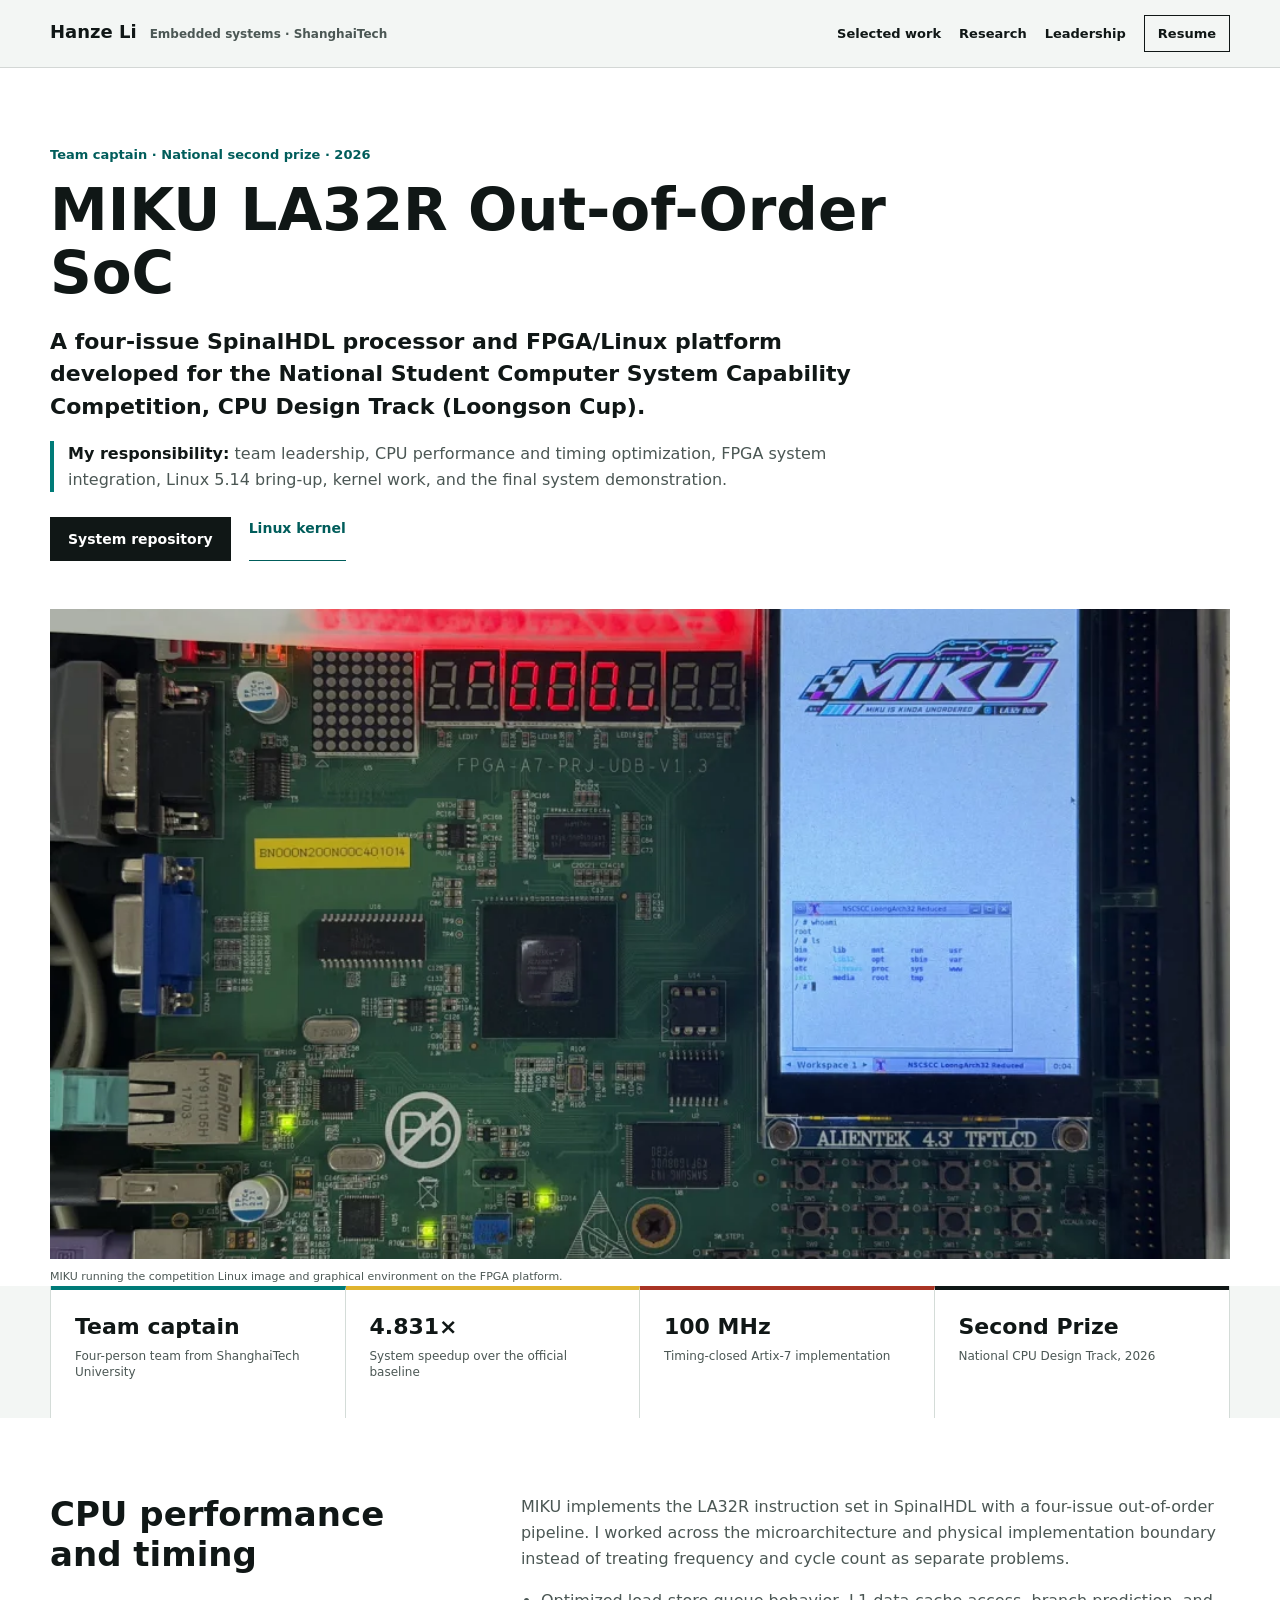
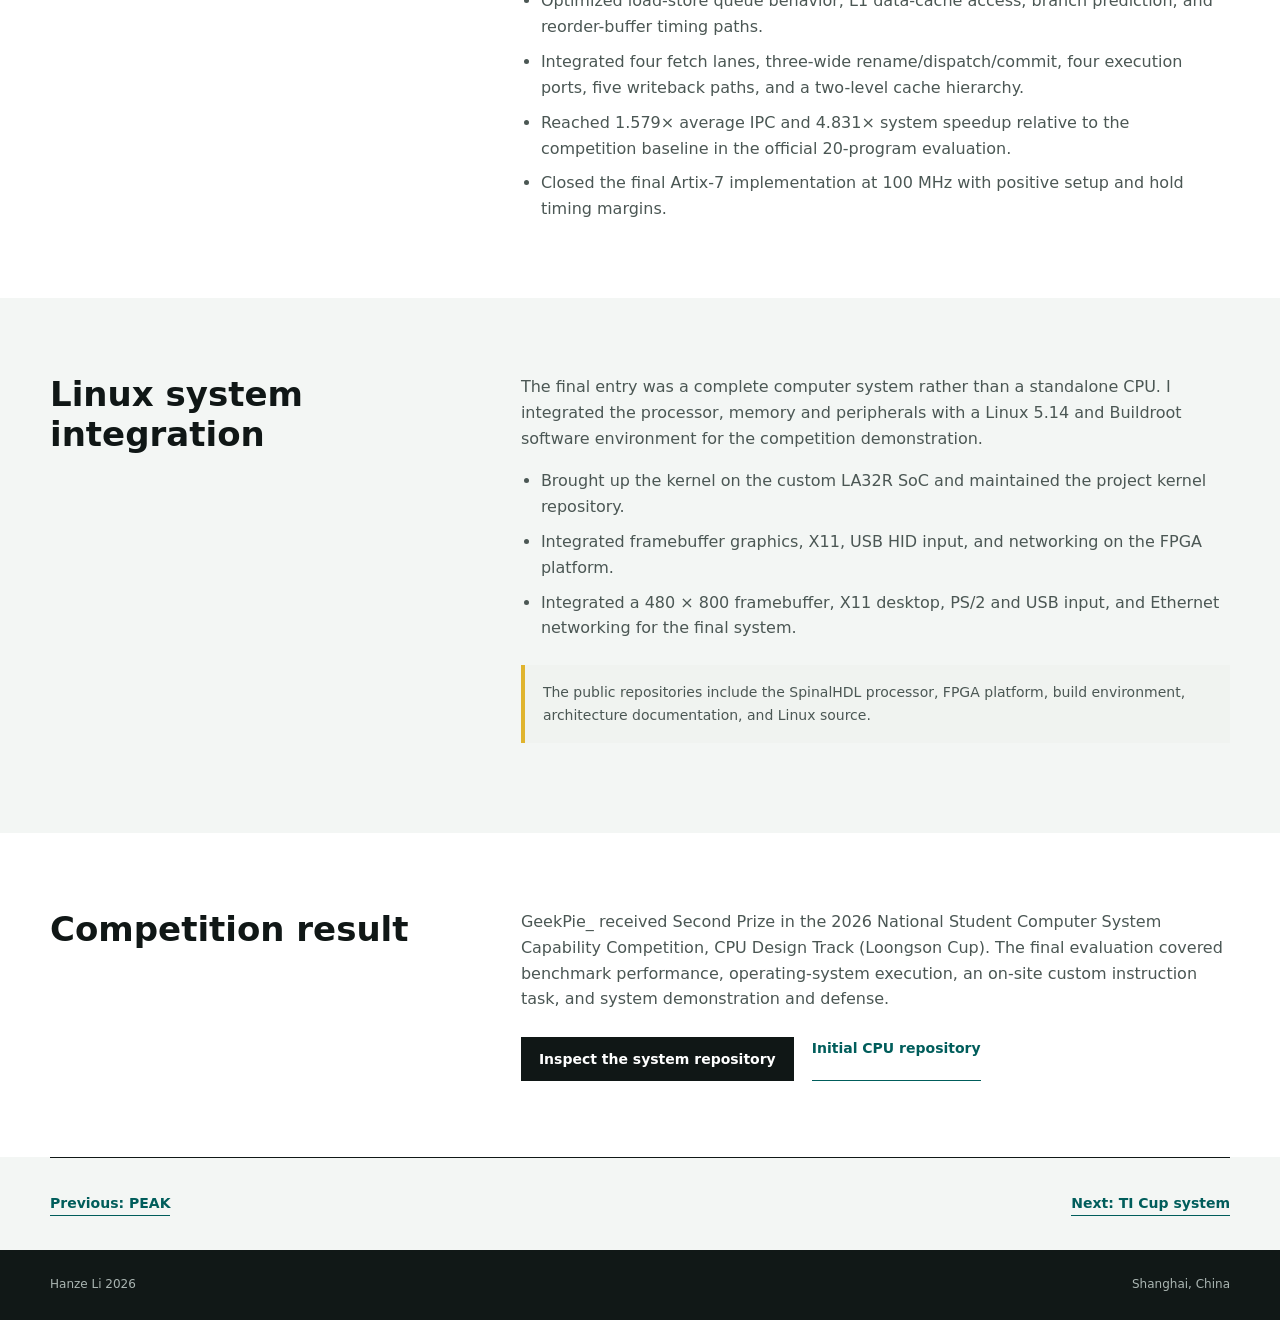
==== projects/miku.html @ 1126cddd "Publish sanitized embedded systems portfolio" ====
<!DOCTYPE html>
<html lang="en">
  <head>
    <meta charset="utf-8">
    <meta name="viewport" content="width=device-width, initial-scale=1">
    <meta name="description" content="MIKU is a four-issue LA32R out-of-order SoC led by Hanze Li for the 2026 Loongson Cup.">
    <meta name="theme-color" content="#111817">
    <meta property="og:type" content="article">
    <meta property="og:title" content="MIKU LA32R Out-of-Order SoC | Hanze Li">
    <meta property="og:description" content="A 100 MHz Artix-7 FPGA SoC running Linux 5.14, awarded national second prize in the 2026 Loongson Cup.">
    <meta property="og:url" content="https://maotechh.github.io/projects/miku.html">
    <meta property="og:image" content="https://maotechh.github.io/assets/images/miku-board.jpg">
    <title>MIKU LA32R Out-of-Order SoC | Hanze Li</title>
    <link rel="icon" type="image/svg+xml" href="../assets/images/favicon.svg">
    <link rel="icon" type="image/png" sizes="32x32" href="../assets/images/favicon-32.png?v=20260903-2">
    <link rel="apple-touch-icon" href="../assets/images/apple-touch-icon.png?v=20260903-2">
    <script>document.documentElement.classList.add("js");</script>
    <link rel="stylesheet" href="../styles.css?v=20260903">
    <script src="../script.js?v=20260903" defer></script>
  </head>
  <body class="project-page">
    <a class="skip-link" href="#main-content">Skip to content</a>
    <header class="site-header">
      <div class="nav-shell">
        <a class="brand" href="../index.html">
          <span class="brand-name">Hanze Li</span>
          <span class="brand-label">Embedded systems · ShanghaiTech</span>
        </a>
        <button class="menu-button" type="button" aria-expanded="false" aria-controls="site-nav">Menu</button>
        <nav class="site-nav" id="site-nav" aria-label="Primary navigation">
          <a href="../index.html#work">Selected work</a>
          <a href="../index.html#research">Research</a>
          <a href="../index.html#leadership">Leadership</a>
          <a class="nav-resume" href="../assets/docs/Hanze-Li-Resume.pdf?v=20260903-2">Resume</a>
        </nav>
      </div>
    </header>

    <main id="main-content">
      <section class="project-hero">
        <div class="project-hero-copy">
          <p class="project-eyebrow">Team captain · National second prize · 2026</p>
          <h1>MIKU LA32R Out-of-Order SoC</h1>
          <p class="project-lead">
            A four-issue SpinalHDL processor and FPGA/Linux platform developed for the
            National Student Computer System Capability Competition, CPU Design Track (Loongson Cup).
          </p>
          <p class="project-role">
            <strong>My responsibility:</strong> team leadership, CPU performance and timing
            optimization, FPGA system integration, Linux 5.14 bring-up, kernel work, and
            the final system demonstration.
          </p>
          <div class="project-hero-actions">
            <a class="button button-dark" href="https://github.com/TossACoinTAC/NSCSCC2026-MIKU">System repository</a>
            <a class="text-link" href="https://github.com/Maotechh/nscscc-linux-kernel">Linux kernel</a>
          </div>
        </div>
        <figure class="project-hero-figure">
          <picture>
            <source type="image/webp" srcset="../assets/images/miku-board-640.webp 640w, ../assets/images/miku-board-1000.webp 1000w" sizes="(max-width: 1180px) calc(100vw - 48px), 1180px">
            <img src="../assets/images/miku-board.jpg" alt="MIKU SoC running LoongArch32 Reduced Linux with a graphical desktop on the Artix-7 contest board" width="1600" height="900">
          </picture>
          <figcaption>MIKU running the competition Linux image and graphical environment on the FPGA platform.</figcaption>
        </figure>
      </section>

      <dl class="project-facts">
        <div><dt>Team captain</dt><dd>Four-person team from ShanghaiTech University</dd></div>
        <div><dt>4.831×</dt><dd>System speedup over the official baseline</dd></div>
        <div><dt>100 MHz</dt><dd>Timing-closed Artix-7 implementation</dd></div>
        <div><dt>Second Prize</dt><dd>National CPU Design Track, 2026</dd></div>
      </dl>

      <section class="detail-band detail-band-surface">
        <div class="page-shell detail-grid">
          <h2>CPU performance and timing</h2>
          <div class="detail-copy">
            <p>
              MIKU implements the LA32R instruction set in SpinalHDL with a four-issue
              out-of-order pipeline. I worked across the microarchitecture and physical
              implementation boundary instead of treating frequency and cycle count as
              separate problems.
            </p>
            <ul>
              <li>Optimized load-store queue behavior, L1 data-cache access, branch prediction, and reorder-buffer timing paths.</li>
              <li>Integrated four fetch lanes, three-wide rename/dispatch/commit, four execution ports, five writeback paths, and a two-level cache hierarchy.</li>
              <li>Reached 1.579× average IPC and 4.831× system speedup relative to the competition baseline in the official 20-program evaluation.</li>
              <li>Closed the final Artix-7 implementation at 100 MHz with positive setup and hold timing margins.</li>
            </ul>
          </div>
        </div>
      </section>

      <section class="detail-band">
        <div class="page-shell detail-grid">
          <h2>Linux system integration</h2>
          <div class="detail-copy">
            <p>
              The final entry was a complete computer system rather than a standalone CPU.
              I integrated the processor, memory and peripherals with a Linux 5.14 and
              Buildroot software environment for the competition demonstration.
            </p>
            <ul>
              <li>Brought up the kernel on the custom LA32R SoC and maintained the project kernel repository.</li>
              <li>Integrated framebuffer graphics, X11, USB HID input, and networking on the FPGA platform.</li>
              <li>Integrated a 480 × 800 framebuffer, X11 desktop, PS/2 and USB input, and Ethernet networking for the final system.</li>
            </ul>
            <p class="evidence-note">
              The public repositories include the SpinalHDL processor, FPGA platform,
              build environment, architecture documentation, and Linux source.
            </p>
          </div>
        </div>
      </section>

      <section class="detail-band detail-band-surface">
        <div class="page-shell detail-grid">
          <h2>Competition result</h2>
          <div class="detail-copy">
            <p>
              GeekPie_ received Second Prize in the 2026 National Student Computer System
              Capability Competition, CPU Design Track (Loongson Cup). The final evaluation
              covered benchmark performance, operating-system execution, an on-site custom
              instruction task, and system demonstration and defense.
            </p>
            <div class="project-hero-actions">
              <a class="button button-dark" href="https://github.com/TossACoinTAC/NSCSCC2026-MIKU">Inspect the system repository</a>
              <a class="text-link" href="https://github.com/Maotechh/nscscc-cpu">Initial CPU repository</a>
            </div>
          </div>
        </div>
      </section>

      <nav class="project-next page-shell" aria-label="Project navigation">
        <a class="text-link" href="peak.html">Previous: PEAK</a>
        <a class="text-link" href="ti-cup.html">Next: TI Cup system</a>
      </nav>
    </main>
    <footer class="site-footer"><div class="page-shell footer-layout"><p>Hanze Li <span data-year>2026</span></p><p>Shanghai, China</p></div></footer>
  </body>
</html>
---- styles.css ----
:root {
  --ink: #101716;
  --ink-soft: #4b5754;
  --paper: #f3f6f4;
  --surface: #ffffff;
  --line: #d4dcd8;
  --line-dark: #34403d;
  --teal: #007b78;
  --teal-dark: #005d5b;
  --red: #a93424;
  --yellow: #e0b42e;
  --dark: #111817;
  --max-width: 1180px;
  --text-width: 760px;
  --header-height: 68px;
}

* {
  box-sizing: border-box;
  letter-spacing: 0;
}

html {
  scroll-behavior: smooth;
  scroll-padding-top: calc(var(--header-height) + 18px);
}

body {
  margin: 0;
  background: var(--paper);
  color: var(--ink);
  font-family: Inter, ui-sans-serif, system-ui, -apple-system, BlinkMacSystemFont, "Segoe UI", sans-serif;
  font-size: 16px;
  line-height: 1.62;
  text-rendering: optimizeLegibility;
}

img,
picture {
  display: block;
  max-width: 100%;
}

a {
  color: inherit;
}

button,
a {
  -webkit-tap-highlight-color: transparent;
}

button,
input {
  font: inherit;
}

.visually-hidden {
  position: absolute;
  width: 1px;
  height: 1px;
  padding: 0;
  margin: -1px;
  overflow: hidden;
  clip: rect(0, 0, 0, 0);
  white-space: nowrap;
  border: 0;
}

.skip-link {
  position: fixed;
  top: 8px;
  left: 8px;
  z-index: 100;
  padding: 8px 12px;
  background: var(--surface);
  color: var(--ink);
  transform: translateY(-160%);
}

.skip-link:focus {
  transform: translateY(0);
}

.page-shell,
.nav-shell {
  width: min(calc(100% - 48px), var(--max-width));
  margin-inline: auto;
}

.site-header {
  position: sticky;
  top: 0;
  z-index: 50;
  height: var(--header-height);
  border-bottom: 1px solid rgba(16, 23, 22, 0.14);
  background: rgba(243, 246, 244, 0.97);
  backdrop-filter: blur(12px);
}

.nav-shell {
  display: flex;
  height: 100%;
  align-items: center;
  justify-content: space-between;
  gap: 24px;
}

.brand {
  display: inline-flex;
  min-width: 0;
  align-items: baseline;
  gap: 13px;
  text-decoration: none;
}

.brand-name {
  flex: 0 0 auto;
  font-size: 18px;
  font-weight: 790;
  line-height: 1;
}

.brand-label {
  overflow: hidden;
  color: var(--ink-soft);
  font-size: 12px;
  font-weight: 620;
  text-overflow: ellipsis;
  white-space: nowrap;
}

.site-nav {
  display: flex;
  align-items: center;
  gap: 24px;
}

.site-nav a {
  font-size: 13px;
  font-weight: 680;
  text-decoration: none;
}

.site-nav a:not(.nav-resume):hover,
.site-nav a:not(.nav-resume):focus-visible {
  color: var(--teal-dark);
}

.nav-resume {
  padding: 7px 13px;
  border: 1px solid var(--ink);
}

.nav-resume:hover,
.nav-resume:focus-visible {
  background: var(--ink);
  color: white;
}

.menu-button {
  display: none;
  min-width: 58px;
  min-height: 38px;
  border: 1px solid var(--ink);
  background: transparent;
  color: var(--ink);
  cursor: pointer;
  font-size: 13px;
  font-weight: 720;
}

.hero {
  position: relative;
  display: flex;
  min-height: min(690px, 76svh);
  align-items: center;
  overflow: hidden;
  background: var(--dark);
  color: white;
}

.hero-media,
.hero-media img {
  position: absolute;
  inset: 0;
  width: 100%;
  height: 100%;
}

.hero-media img {
  object-fit: cover;
  object-position: center 44%;
}

.hero-overlay {
  position: absolute;
  inset: 0;
  background: rgba(5, 10, 9, 0.66);
}

.hero-content {
  position: relative;
  z-index: 1;
  width: min(calc(100% - 48px), var(--max-width));
  margin-inline: auto;
  padding-block: 68px 86px;
}

.hero-kicker {
  margin: 0 0 14px;
  color: #71d7d2;
  font-size: 14px;
  font-weight: 720;
}

.hero h1 {
  max-width: 800px;
  margin: 0;
  font-size: 74px;
  font-weight: 780;
  line-height: 1;
}

.hero-summary {
  max-width: 790px;
  margin: 26px 0 0;
  font-size: 26px;
  font-weight: 570;
  line-height: 1.36;
}

.hero-context {
  max-width: 730px;
  margin: 17px 0 0;
  color: #e1e7e4;
  font-size: 16px;
}

.hero-actions {
  display: flex;
  flex-wrap: wrap;
  align-items: center;
  gap: 11px 18px;
  margin-top: 30px;
}

.hero-caption {
  position: absolute;
  right: 22px;
  bottom: 14px;
  z-index: 1;
  max-width: 420px;
  margin: 0;
  color: rgba(255, 255, 255, 0.74);
  font-size: 11px;
  text-align: right;
}

.button {
  display: inline-flex;
  min-height: 44px;
  align-items: center;
  justify-content: center;
  padding: 9px 17px;
  border: 1px solid transparent;
  text-decoration: none;
  font-size: 14px;
  font-weight: 740;
  transition: background-color 160ms ease, border-color 160ms ease, color 160ms ease;
}

.button-primary {
  background: var(--teal);
  color: white;
}

.button-primary:hover,
.button-primary:focus-visible {
  background: #00918d;
}

.button-secondary {
  border-color: rgba(255, 255, 255, 0.72);
  color: white;
}

.button-secondary:hover,
.button-secondary:focus-visible {
  background: white;
  color: var(--ink);
}

.button-dark {
  background: var(--ink);
  color: white;
}

.button-dark:hover,
.button-dark:focus-visible {
  background: #2a3734;
}

.text-link {
  display: inline-block;
  border-bottom: 1px solid currentColor;
  color: var(--teal-dark);
  font-size: 14px;
  font-weight: 730;
  text-decoration: none;
}

.text-link:hover,
.text-link:focus-visible {
  color: var(--red);
}

.light-link {
  color: white;
}

.recognition {
  border-bottom: 1px solid var(--line);
  background: var(--surface);
}

.recognition-grid {
  display: grid;
  grid-template-columns: repeat(3, minmax(0, 1fr));
  border-inline: 1px solid var(--line);
}

.recognition article {
  min-width: 0;
  min-height: 196px;
  padding: 24px 26px 22px;
  border-right: 1px solid var(--line);
}

.recognition article:last-child {
  border-right: 0;
}

.recognition article:nth-child(1) {
  border-top: 4px solid var(--red);
}

.recognition article:nth-child(2) {
  border-top: 4px solid var(--teal);
}

.recognition article:nth-child(3) {
  border-top: 4px solid var(--yellow);
}

.recognition-level,
.recognition-role,
.recognition-event {
  margin: 0;
}

.recognition-level {
  color: var(--ink-soft);
  font-size: 12px;
  font-weight: 680;
}

.recognition h3 {
  margin: 9px 0 7px;
  font-size: 23px;
  line-height: 1.18;
}

.recognition-event {
  color: var(--ink-soft);
  font-size: 13px;
  line-height: 1.42;
}

.recognition-role {
  margin-top: 10px;
  font-size: 13px;
  font-weight: 680;
}

.recognition-role a {
  color: var(--teal-dark);
}

.section {
  padding-block: 88px;
}

.section-compact {
  padding-top: 34px;
}

.section-heading {
  display: grid;
  grid-template-columns: minmax(0, 1.35fr) minmax(280px, 0.65fr);
  gap: 64px;
  align-items: end;
  margin-bottom: 40px;
}

.section-heading h2,
.contact-layout h2,
.leadership-copy h2 {
  max-width: var(--text-width);
  margin: 0;
  font-size: 42px;
  line-height: 1.16;
}

.section-heading > p {
  margin: 0;
  color: var(--ink-soft);
}

.compact-heading {
  grid-template-columns: 1fr;
}

.feature-project {
  border-top: 1px solid var(--ink);
  border-bottom: 1px solid var(--ink);
}

.feature-copy {
  display: grid;
  grid-template-columns: 1.08fr 0.92fr;
  column-gap: 64px;
  padding-block: 42px;
}

.project-meta {
  display: flex;
  flex-wrap: wrap;
  gap: 5px 15px;
  margin: 0 0 12px;
  color: var(--ink-soft);
  font-size: 12px;
  font-weight: 680;
}

.feature-copy > .project-meta,
.feature-copy > h3,
.feature-copy > .project-lead,
.feature-copy > p:not(.project-note) {
  grid-column: 1;
}

.feature-copy h3,
.project-card h3,
.hardware-copy h3,
.secondary-list h3,
.research-list h3 {
  margin: 0;
  font-size: 28px;
  line-height: 1.23;
}

.project-card h3 a {
  text-decoration: none;
}

.project-card h3 a:hover,
.project-card h3 a:focus-visible {
  color: var(--teal-dark);
}

.project-card-dark h3 a:hover,
.project-card-dark h3 a:focus-visible {
  color: #73d4cf;
}

.project-lead {
  margin: 14px 0 7px;
  font-size: 19px;
  font-weight: 620;
  line-height: 1.46;
}

.feature-copy > p:not(.project-lead, .project-note) {
  margin: 8px 0 0;
  color: var(--ink-soft);
}

.metric-grid {
  display: grid;
  grid-column: 2;
  grid-row: 1 / span 5;
  grid-template-columns: repeat(3, minmax(0, 1fr));
  gap: 1px;
  align-self: stretch;
  margin: 0;
  border: 1px solid var(--line);
  background: var(--line);
}

.metric-grid div {
  display: flex;
  min-height: 120px;
  flex-direction: column;
  justify-content: flex-end;
  padding: 16px;
  background: var(--surface);
}

.metric-grid dt {
  color: var(--teal-dark);
  font-size: 22px;
  font-weight: 790;
  line-height: 1.12;
}

.metric-grid dd {
  margin: 7px 0 0;
  color: var(--ink-soft);
  font-size: 11px;
  line-height: 1.35;
}

.tag-list {
  display: flex;
  flex-wrap: wrap;
  gap: 6px;
  margin: 20px 0 0;
  padding: 0;
  list-style: none;
}

.tag-list li {
  padding: 3px 8px;
  border: 1px solid var(--line);
  background: var(--surface);
  color: var(--ink-soft);
  font-size: 11px;
  font-weight: 630;
}

.project-actions {
  display: flex;
  grid-column: 1;
  flex-wrap: wrap;
  gap: 12px 18px;
  align-items: center;
  margin-top: 24px;
}

.project-note,
.research-note {
  color: var(--ink-soft);
  font-size: 12px;
}

.feature-visual {
  margin: 0;
  padding-block: 28px 22px;
  border-top: 1px solid var(--line);
}

.feature-visual img {
  width: 100%;
  height: auto;
  background: white;
}

.feature-visual figcaption,
.project-figure figcaption,
.project-hero-figure figcaption {
  margin-top: 9px;
  color: var(--ink-soft);
  font-size: 11px;
}

.project-grid {
  display: grid;
  grid-template-columns: repeat(2, minmax(0, 1fr));
  gap: 20px;
}

.project-card {
  display: flex;
  min-width: 0;
  flex-direction: column;
  overflow: hidden;
  border: 1px solid var(--line);
  border-radius: 6px;
  background: var(--surface);
}

.project-image {
  display: block;
  min-height: 0;
  aspect-ratio: 16 / 9;
  overflow: hidden;
  border-bottom: 1px solid var(--line);
  background: #e7ecea;
}

.project-image picture,
.project-image img {
  width: 100%;
  height: 100%;
}

.project-image img {
  object-fit: cover;
  transition: transform 180ms ease;
}

.project-image:hover img,
.project-image:focus-visible img {
  transform: scale(1.015);
}

.project-card-body {
  display: flex;
  flex: 1;
  flex-direction: column;
  padding: 26px;
}

.result-label {
  margin: 0 0 10px;
  color: var(--red);
  font-size: 12px;
  font-weight: 780;
}

.project-card-body > p:not(.result-label) {
  margin: 13px 0 0;
  color: var(--ink-soft);
}

.project-card-body .ownership {
  padding-left: 12px;
  border-left: 3px solid var(--teal);
  color: var(--ink);
  font-size: 14px;
}

.project-card-dark {
  border-color: #2a3533;
  background: var(--dark);
  color: white;
}

.project-card-dark .project-card-body > p:not(.result-label) {
  color: #bdc8c5;
}

.project-card-dark .result-label {
  color: #ef8b77;
}

.project-card-dark .project-card-body .ownership {
  color: white;
}

.project-card-dark .text-link {
  color: #73d4cf;
}

.card-links {
  display: flex;
  flex-wrap: wrap;
  gap: 9px 18px;
  margin-top: auto;
  padding-top: 22px;
}

.hardware-project {
  display: grid;
  grid-template-columns: minmax(0, 1fr) minmax(320px, 0.92fr);
  border-block: 1px solid var(--ink);
}

.hardware-visual {
  min-width: 0;
  margin: 0;
  border-right: 1px solid var(--line);
}

.hardware-visual picture,
.hardware-visual img {
  width: 100%;
  height: 100%;
}

.hardware-visual img {
  min-height: 340px;
  object-fit: cover;
}

.hardware-copy {
  align-self: center;
  padding: 38px;
}

.hardware-copy > p:not(.project-meta) {
  margin: 14px 0 0;
  color: var(--ink-soft);
}

.secondary-list {
  border-bottom: 1px solid var(--ink);
}

.secondary-list article {
  display: grid;
  grid-template-columns: minmax(240px, 0.75fr) minmax(360px, 1.25fr);
  gap: 48px;
  padding-block: 28px;
}

.secondary-list article > div:last-child > p {
  margin: 0;
  color: var(--ink-soft);
}

.secondary-list .card-links {
  margin-top: 12px;
  padding-top: 0;
}

.research-band {
  margin-top: 88px;
  background: #e4ebe7;
}

.research-list {
  border-top: 1px solid var(--ink);
}

.research-list article {
  display: grid;
  grid-template-columns: minmax(280px, 0.9fr) minmax(360px, 1.1fr);
  gap: 54px;
  padding-block: 34px;
  border-bottom: 1px solid #aab7b1;
}

.research-copy p {
  margin: 0;
  color: var(--ink-soft);
}

.research-copy .research-result,
.research-copy .collaboration-line,
.research-copy .research-note {
  margin-top: 13px;
}

.research-copy .collaboration-line {
  margin-top: 0;
  color: var(--ink);
  font-weight: 760;
}

.collaboration-line span + span::before {
  content: " · ";
}

.research-result strong {
  color: var(--red);
}

.research-copy .text-link {
  margin-top: 13px;
}

.capability-grid {
  display: grid;
  grid-template-columns: repeat(2, minmax(0, 1fr));
  border-top: 1px solid var(--ink);
  border-left: 1px solid var(--line);
}

.capability-grid article {
  min-height: 180px;
  padding: 25px;
  border-right: 1px solid var(--line);
  border-bottom: 1px solid var(--line);
  background: var(--surface);
}

.capability-grid article:nth-child(1) {
  border-top: 4px solid var(--teal);
}

.capability-grid article:nth-child(2) {
  border-top: 4px solid var(--yellow);
}

.capability-grid article:nth-child(3) {
  border-top: 4px solid var(--red);
}

.capability-grid article:nth-child(4) {
  border-top: 4px solid var(--ink);
}

.capability-grid h3 {
  margin: 0;
  font-size: 19px;
}

.capability-grid p {
  margin: 12px 0 0;
  color: var(--ink-soft);
  font-size: 14px;
}

.capability-grid span {
  display: block;
  margin-top: 14px;
  color: var(--teal-dark);
  font-size: 12px;
  font-weight: 700;
}

.leadership-band {
  border-block: 1px solid var(--line-dark);
  background: var(--dark);
  color: white;
}

.leadership-layout {
  display: grid;
  grid-template-columns: minmax(270px, 0.7fr) minmax(420px, 1.3fr);
  gap: 72px;
  align-items: center;
  padding-block: 76px;
}

.portrait-wrap {
  margin: 0;
}

.portrait-wrap picture,
.portrait-wrap img {
  width: 100%;
}

.portrait-wrap img {
  max-height: 470px;
  object-fit: cover;
  object-position: center 28%;
}

.leadership-period {
  margin: 12px 0 21px;
  color: var(--yellow);
  font-size: 13px;
  font-weight: 720;
}

.leadership-copy > p:not(.leadership-period) {
  max-width: 720px;
  color: #c8d1cf;
}

.leadership-metrics {
  display: grid;
  grid-template-columns: repeat(3, minmax(0, 1fr));
  max-width: 560px;
  margin: 26px 0 19px;
  border-block: 1px solid #40504c;
}

.leadership-metrics div {
  padding: 14px 12px 14px 0;
}

.leadership-metrics dt {
  color: white;
  font-size: 24px;
  font-weight: 790;
  line-height: 1;
}

.leadership-metrics dd {
  margin: 6px 0 0;
  color: #aebbb7;
  font-size: 11px;
}

.leadership-copy .text-link {
  color: #73d4cf;
}

.repo-list {
  border-top: 1px solid var(--ink);
}

.repo-list > a {
  display: flex;
  min-height: 78px;
  align-items: center;
  justify-content: space-between;
  gap: 24px;
  padding: 15px 2px;
  border-bottom: 1px solid var(--line);
  text-decoration: none;
}

.repo-list > a:hover,
.repo-list > a:focus-visible {
  color: var(--teal-dark);
}

.repo-list strong,
.repo-list small {
  display: block;
}

.repo-list strong {
  font-size: 17px;
}

.repo-list small {
  margin-top: 3px;
  color: var(--ink-soft);
  font-size: 12px;
}

.repo-list > a > span:last-child {
  flex: 0 0 auto;
  font-size: 12px;
  font-weight: 740;
}

.contact-band {
  border-top: 1px solid var(--line);
  background: var(--surface);
}

.contact-layout {
  display: grid;
  grid-template-columns: 1.25fr 0.75fr;
  gap: 72px;
  align-items: center;
  padding-block: 72px;
}

.contact-layout > div:first-child p {
  margin: 14px 0 0;
  color: var(--ink-soft);
}

.contact-actions {
  display: flex;
  flex-wrap: wrap;
  gap: 11px;
}

.resume-links {
  display: flex;
  width: 100%;
  flex-wrap: wrap;
  gap: 10px 20px;
  margin-top: 8px;
}

.site-footer {
  background: var(--dark);
  color: #aab5b2;
}

.footer-layout {
  display: flex;
  min-height: 70px;
  align-items: center;
  justify-content: space-between;
  gap: 20px;
  font-size: 12px;
}

/* Project pages */
.project-page .site-header {
  position: relative;
}

.project-page .site-nav {
  gap: 18px;
}

.project-hero {
  padding: 76px 0 0;
  background: var(--surface);
}

.project-hero-copy {
  width: min(calc(100% - 48px), var(--max-width));
  margin-inline: auto;
}

.project-eyebrow {
  margin: 0 0 14px;
  color: var(--teal-dark);
  font-size: 13px;
  font-weight: 730;
}

.project-hero h1 {
  max-width: 980px;
  margin: 0;
  font-size: 58px;
  line-height: 1.08;
}

.project-hero .project-lead {
  max-width: 850px;
  margin-top: 22px;
  font-size: 22px;
}

.project-role {
  max-width: 850px;
  margin: 18px 0 0;
  padding-left: 14px;
  border-left: 4px solid var(--teal);
  color: var(--ink-soft);
}

.project-role strong {
  color: var(--ink);
}

.project-hero-actions {
  display: flex;
  flex-wrap: wrap;
  gap: 11px 18px;
  margin-top: 25px;
}

.project-hero-figure {
  width: min(calc(100% - 48px), var(--max-width));
  margin: 48px auto 0;
}

.project-hero-figure img {
  width: 100%;
  max-height: 650px;
  object-fit: cover;
}

.project-facts {
  display: grid;
  grid-template-columns: repeat(4, minmax(0, 1fr));
  width: min(calc(100% - 48px), var(--max-width));
  margin: 0 auto;
  border-inline: 1px solid var(--line);
  background: var(--surface);
}

.project-facts div {
  min-height: 132px;
  padding: 24px;
  border-right: 1px solid var(--line);
  border-top: 4px solid var(--teal);
}

.project-facts div:nth-child(2) {
  border-top-color: var(--yellow);
}

.project-facts div:nth-child(3) {
  border-top-color: var(--red);
}

.project-facts div:nth-child(4) {
  border-top-color: var(--ink);
  border-right: 0;
}

.project-facts dt {
  font-size: 22px;
  font-weight: 790;
  line-height: 1.15;
}

.project-facts dd {
  margin: 8px 0 0;
  color: var(--ink-soft);
  font-size: 12px;
  line-height: 1.4;
}

.detail-band {
  padding-block: 76px;
}

.detail-band-surface {
  background: var(--surface);
}

.detail-grid {
  display: grid;
  grid-template-columns: minmax(260px, 0.72fr) minmax(420px, 1.28fr);
  gap: 72px;
}

.detail-grid h2 {
  margin: 0;
  font-size: 34px;
  line-height: 1.18;
}

.detail-copy > :first-child {
  margin-top: 0;
}

.detail-copy p,
.detail-copy li {
  color: var(--ink-soft);
}

.detail-copy ul {
  margin: 0;
  padding-left: 20px;
}

.detail-copy li + li {
  margin-top: 9px;
}

.project-figure {
  margin: 42px 0 0;
}

.project-figure img {
  width: 100%;
  height: auto;
  background: white;
}

.evidence-note {
  margin-top: 24px;
  padding: 16px 18px;
  border-left: 4px solid var(--yellow);
  background: #f0f3f0;
  color: var(--ink-soft);
  font-size: 14px;
}

.project-next {
  display: flex;
  justify-content: space-between;
  gap: 24px;
  padding-block: 34px;
  border-top: 1px solid var(--ink);
}

@media (max-width: 960px) {
  .site-nav {
    gap: 16px;
  }

  .hero h1 {
    font-size: 61px;
  }

  .hero-summary {
    font-size: 22px;
  }

  .section-heading,
  .feature-copy,
  .contact-layout {
    grid-template-columns: 1fr;
  }

  .section-heading {
    gap: 18px;
  }

  .feature-copy {
    gap: 26px;
  }

  .metric-grid {
    grid-column: 1;
    grid-row: auto;
    margin-top: 15px;
  }

  .leadership-layout {
    gap: 46px;
  }

  .project-facts {
    grid-template-columns: repeat(2, minmax(0, 1fr));
  }

  .project-facts div:nth-child(2) {
    border-right: 0;
  }

  .project-facts div:nth-child(4) {
    border-top-color: var(--ink);
  }

  .detail-grid {
    grid-template-columns: 1fr;
    gap: 28px;
  }
}

@media (max-width: 760px) {
  :root {
    --header-height: 62px;
  }

  .page-shell,
  .nav-shell,
  .hero-content,
  .project-hero-copy,
  .project-hero-figure,
  .project-facts {
    width: min(calc(100% - 32px), var(--max-width));
  }

  .brand {
    display: grid;
    gap: 3px;
  }

  .brand-name {
    font-size: 16px;
  }

  .brand-label {
    max-width: 190px;
    font-size: 10px;
  }

  .js .menu-button {
    display: inline-flex;
    align-items: center;
    justify-content: center;
  }

  .site-nav {
    position: absolute;
    top: var(--header-height);
    right: 0;
    left: 0;
    display: grid;
    align-items: stretch;
    gap: 0;
    padding: 10px 16px 16px;
    border-bottom: 1px solid var(--line);
    background: var(--paper);
  }

  .js .site-nav {
    display: none;
  }

  .js .site-nav.is-open {
    display: grid;
  }

  .site-nav a {
    min-height: 44px;
    padding: 10px 4px;
    border-bottom: 1px solid var(--line);
  }

  .site-nav .nav-resume {
    margin-top: 10px;
    padding-inline: 13px;
    text-align: center;
  }

  .hero {
    min-height: 72svh;
    align-items: flex-end;
  }

  .hero-media img {
    object-position: 58% center;
  }

  .hero-overlay {
    background: rgba(5, 10, 9, 0.7);
  }

  .hero-content {
    padding-block: 56px 48px;
  }

  .hero h1 {
    font-size: 48px;
  }

  .hero-summary {
    margin-top: 19px;
    font-size: 20px;
  }

  .hero-context {
    font-size: 14px;
  }

  .hero-actions {
    align-items: stretch;
    margin-top: 25px;
  }

  .hero-actions .button {
    width: 100%;
  }

  .hero-caption {
    display: none;
  }

  .recognition-grid,
  .project-grid,
  .hardware-project,
  .leadership-layout,
  .detail-grid {
    grid-template-columns: 1fr;
  }

  .recognition article {
    min-height: 0;
    padding: 15px 16px 14px;
    border-right: 0;
    border-bottom: 1px solid var(--line);
  }

  .recognition article:last-child {
    border-bottom: 0;
  }

  .recognition h3 {
    margin-block: 6px 4px;
    font-size: 20px;
  }

  .recognition-event {
    font-size: 11px;
    line-height: 1.35;
  }

  .recognition-role {
    margin-top: 7px;
    font-size: 12px;
  }

  .section {
    padding-block: 52px;
  }

  .section-compact {
    padding-top: 16px;
  }

  .section-heading {
    margin-bottom: 25px;
  }

  .section-heading > p {
    display: none;
  }

  .section-heading h2,
  .contact-layout h2,
  .leadership-copy h2 {
    font-size: 32px;
  }

  .feature-copy {
    padding-block: 27px;
  }

  .metric-grid {
    grid-template-columns: repeat(3, minmax(0, 1fr));
  }

  .metric-grid div {
    min-height: 92px;
    padding: 10px 8px;
  }

  .metric-grid dt {
    font-size: 17px;
  }

  .metric-grid dd {
    font-size: 10px;
  }

  .project-card-body {
    padding: 22px;
  }

  .project-card .project-image {
    aspect-ratio: 2.15 / 1;
  }

  .project-card-body > p:not(.result-label, .ownership) {
    display: none;
  }

  #work .tag-list,
  .hardware-copy .tag-list {
    display: none;
  }

  .project-actions {
    margin-top: 18px;
  }

  .hardware-visual {
    border-right: 0;
    border-bottom: 1px solid var(--line);
  }

  .hardware-visual img {
    min-height: 0;
    aspect-ratio: 16 / 9;
  }

  .hardware-copy {
    padding: 27px 3px 30px;
  }

  .secondary-list article,
  .research-list article {
    grid-template-columns: 1fr;
    gap: 17px;
  }

  .research-band {
    margin-top: 60px;
  }

  .collaboration-line span {
    display: block;
  }

  .collaboration-line span + span::before {
    content: "";
  }

  .capability-grid {
    grid-template-columns: repeat(2, minmax(0, 1fr));
  }

  .capability-grid article {
    min-height: 0;
    padding: 16px;
  }

  .capability-grid h3 {
    font-size: 16px;
    line-height: 1.28;
  }

  .capability-grid p {
    margin-top: 9px;
    font-size: 12px;
    line-height: 1.5;
  }

  .capability-grid span {
    margin-top: 10px;
    font-size: 10px;
    line-height: 1.4;
  }

  .leadership-layout,
  .contact-layout {
    padding-block: 58px;
  }

  .portrait-wrap {
    display: none;
  }

  .leadership-copy {
    order: 1;
  }

  .contact-layout {
    gap: 30px;
  }

  .project-page .site-header {
    position: sticky;
  }

  .project-hero {
    padding-top: 54px;
  }

  .project-hero h1 {
    font-size: 40px;
  }

  .project-hero .project-lead {
    font-size: 19px;
  }

  .project-hero-figure {
    margin-top: 34px;
  }

  .project-facts {
    grid-template-columns: 1fr 1fr;
  }

  .project-facts div {
    min-height: 112px;
    padding: 17px;
  }

  .project-facts dt {
    font-size: 18px;
  }

  .detail-band {
    padding-block: 56px;
  }

  .detail-grid {
    gap: 24px;
  }

  .detail-grid h2 {
    font-size: 29px;
  }
}

@media (max-width: 420px) {
  .brand-label {
    display: none;
  }

  .hero h1 {
    font-size: 42px;
  }

  .hero-summary {
    font-size: 18px;
  }

  .section-heading h2,
  .contact-layout h2,
  .leadership-copy h2 {
    font-size: 29px;
  }

  .feature-copy h3,
  .project-card h3,
  .hardware-copy h3,
  .secondary-list h3,
  .research-list h3 {
    font-size: 24px;
  }

  .leadership-metrics dt {
    font-size: 21px;
  }

  .repo-list > a {
    align-items: flex-start;
  }

  .repo-list > a > span:last-child {
    padding-top: 3px;
  }

  .project-hero h1 {
    font-size: 35px;
  }

  .project-facts {
    grid-template-columns: 1fr;
  }

  .project-facts div,
  .project-facts div:nth-child(2) {
    min-height: 0;
    border-right: 0;
  }

  .project-next,
  .footer-layout {
    align-items: flex-start;
    flex-direction: column;
  }

  .footer-layout {
    justify-content: center;
    gap: 0;
    padding-block: 14px;
  }

  .footer-layout p {
    margin: 2px 0;
  }
}

:focus-visible {
  outline: 3px solid var(--yellow);
  outline-offset: 3px;
}

@media (prefers-reduced-motion: reduce) {
  html {
    scroll-behavior: auto;
  }

  *,
  *::before,
  *::after {
    scroll-behavior: auto !important;
    transition-duration: 0.01ms !important;
  }
}
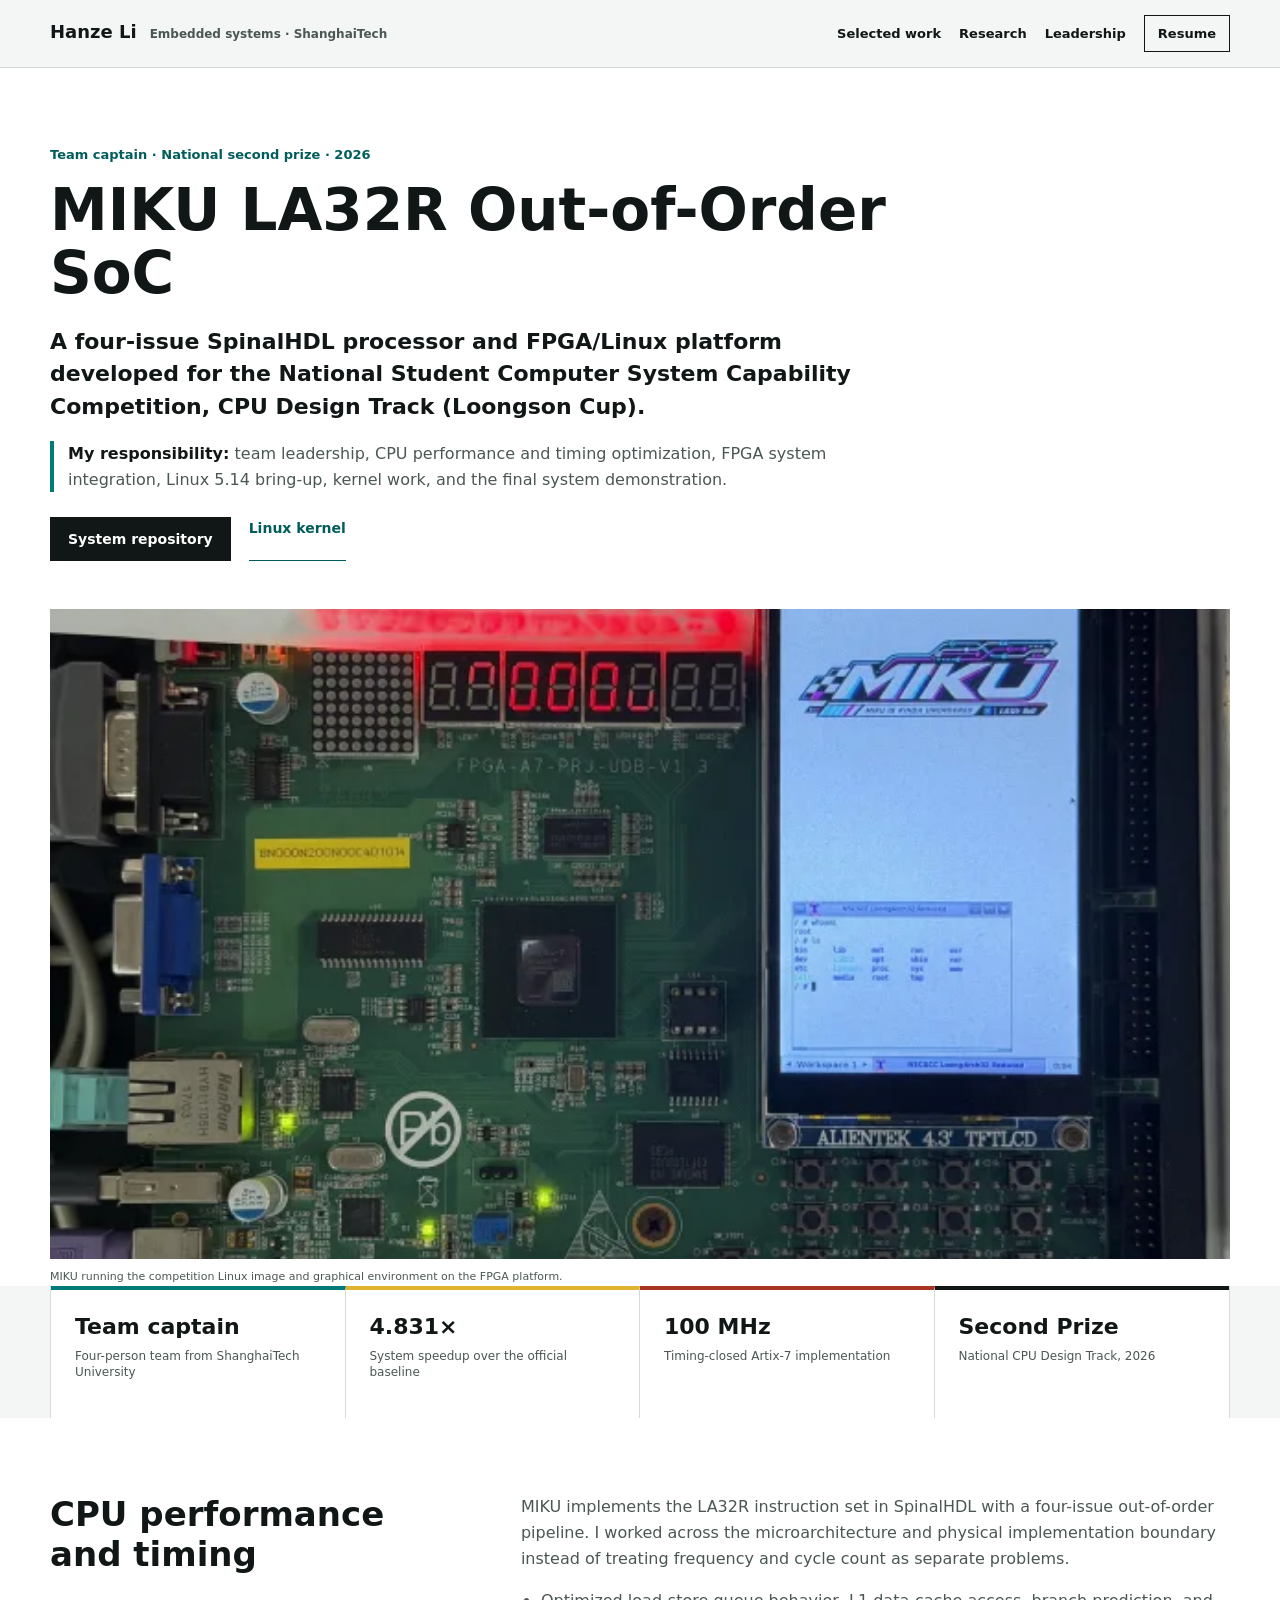
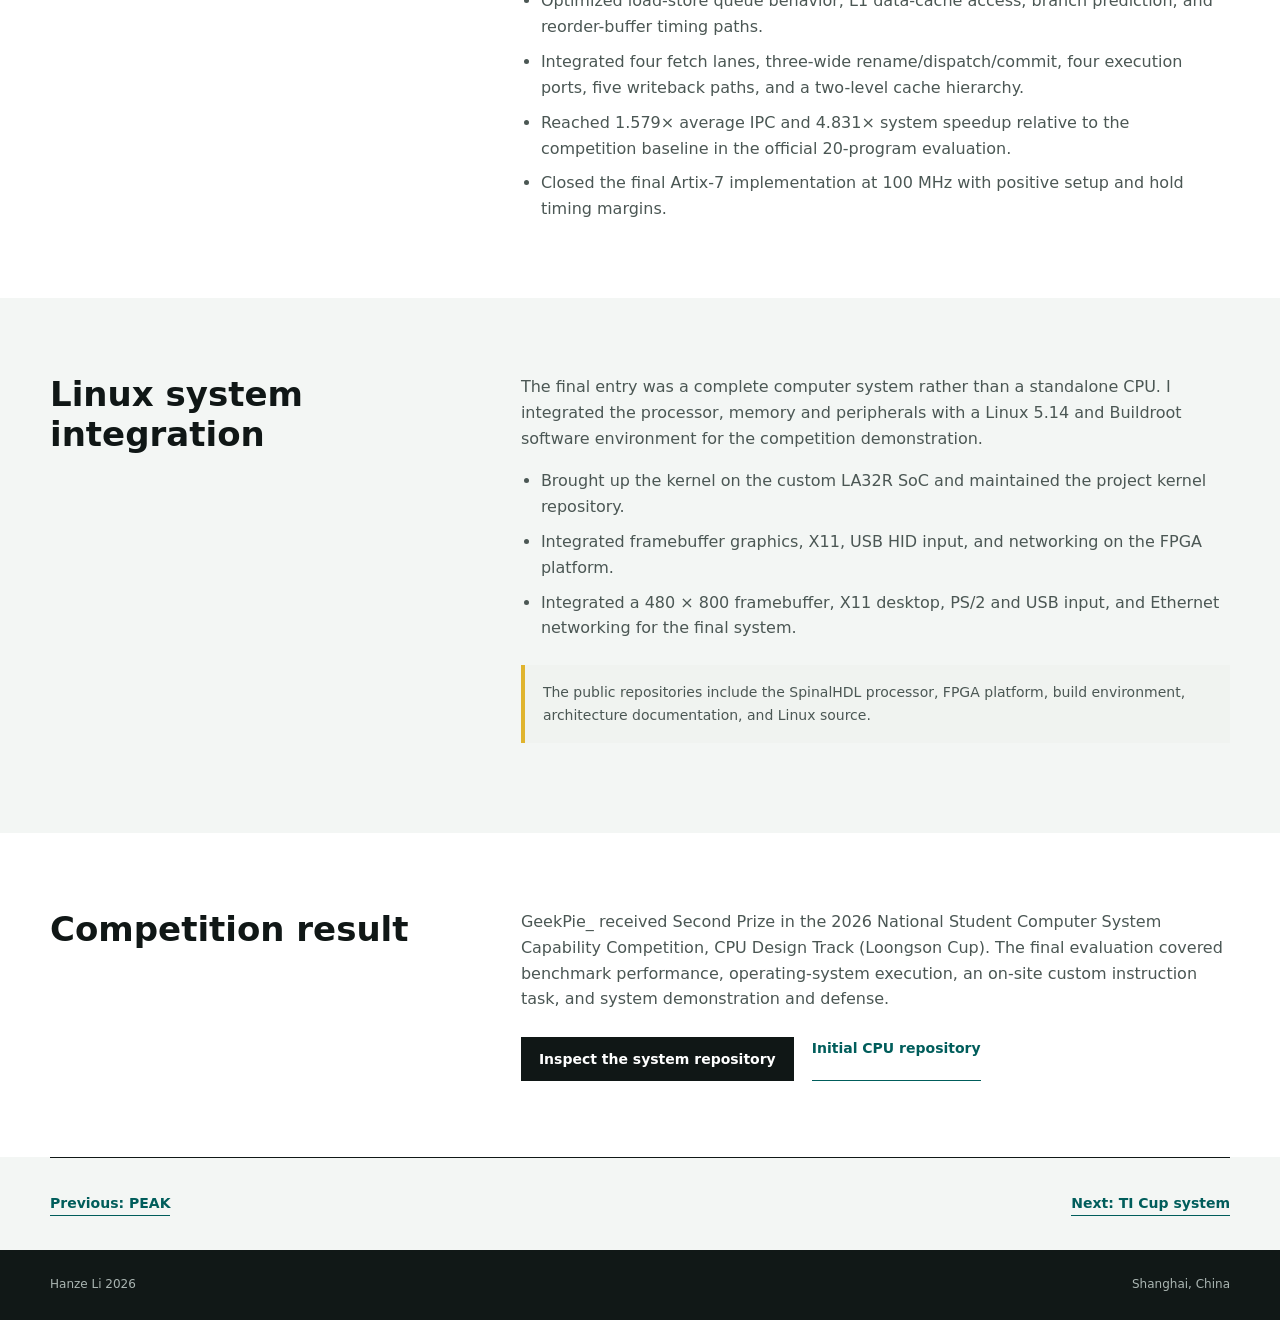
==== commit e325c6a8: "Present PEAK results without unpublished details" ====
--- a/projects/miku.html
+++ b/projects/miku.html
@@ -31,7 +31,7 @@
           <a href="../index.html#work">Selected work</a>
           <a href="../index.html#research">Research</a>
           <a href="../index.html#leadership">Leadership</a>
-          <a class="nav-resume" href="../assets/docs/Hanze-Li-Resume.pdf?v=20260903-2">Resume</a>
+          <a class="nav-resume" href="../assets/docs/Hanze-Li-Resume.pdf?v=20260903-3">Resume</a>
         </nav>
       </div>
     </header>
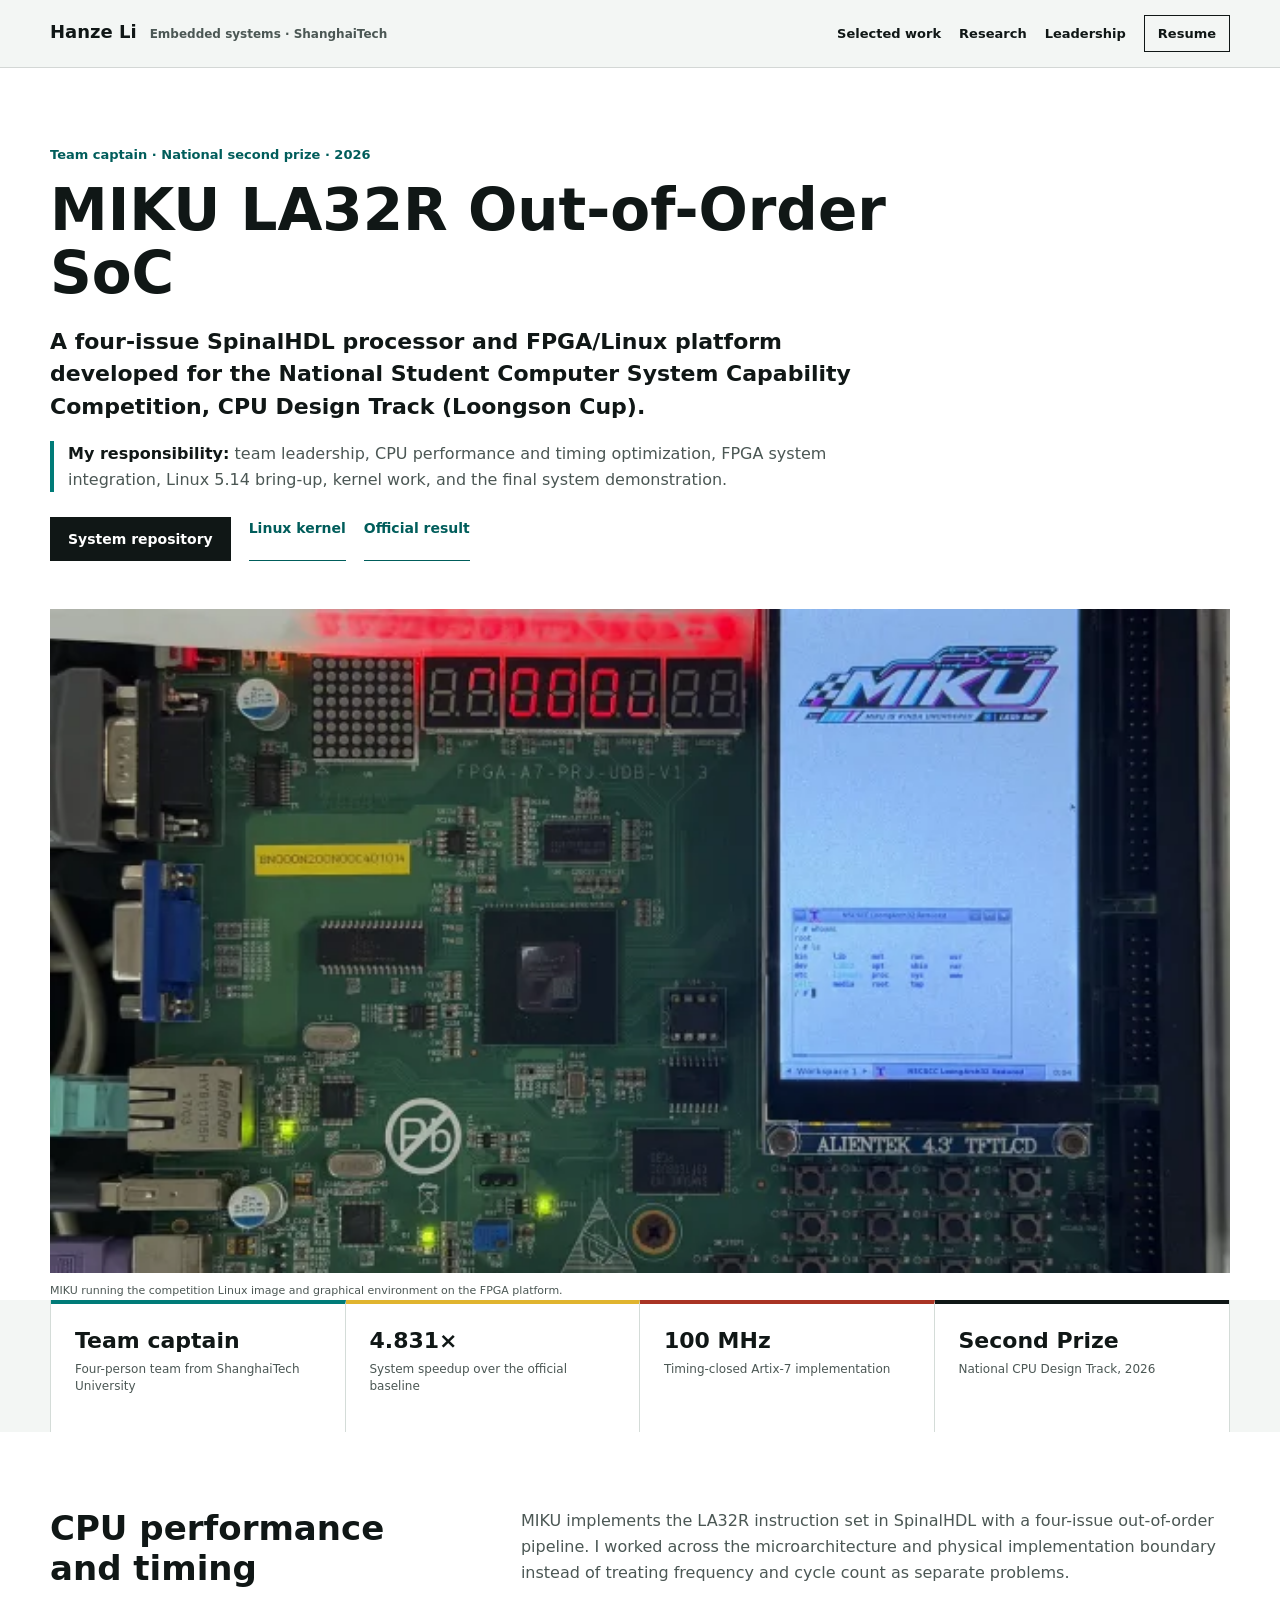
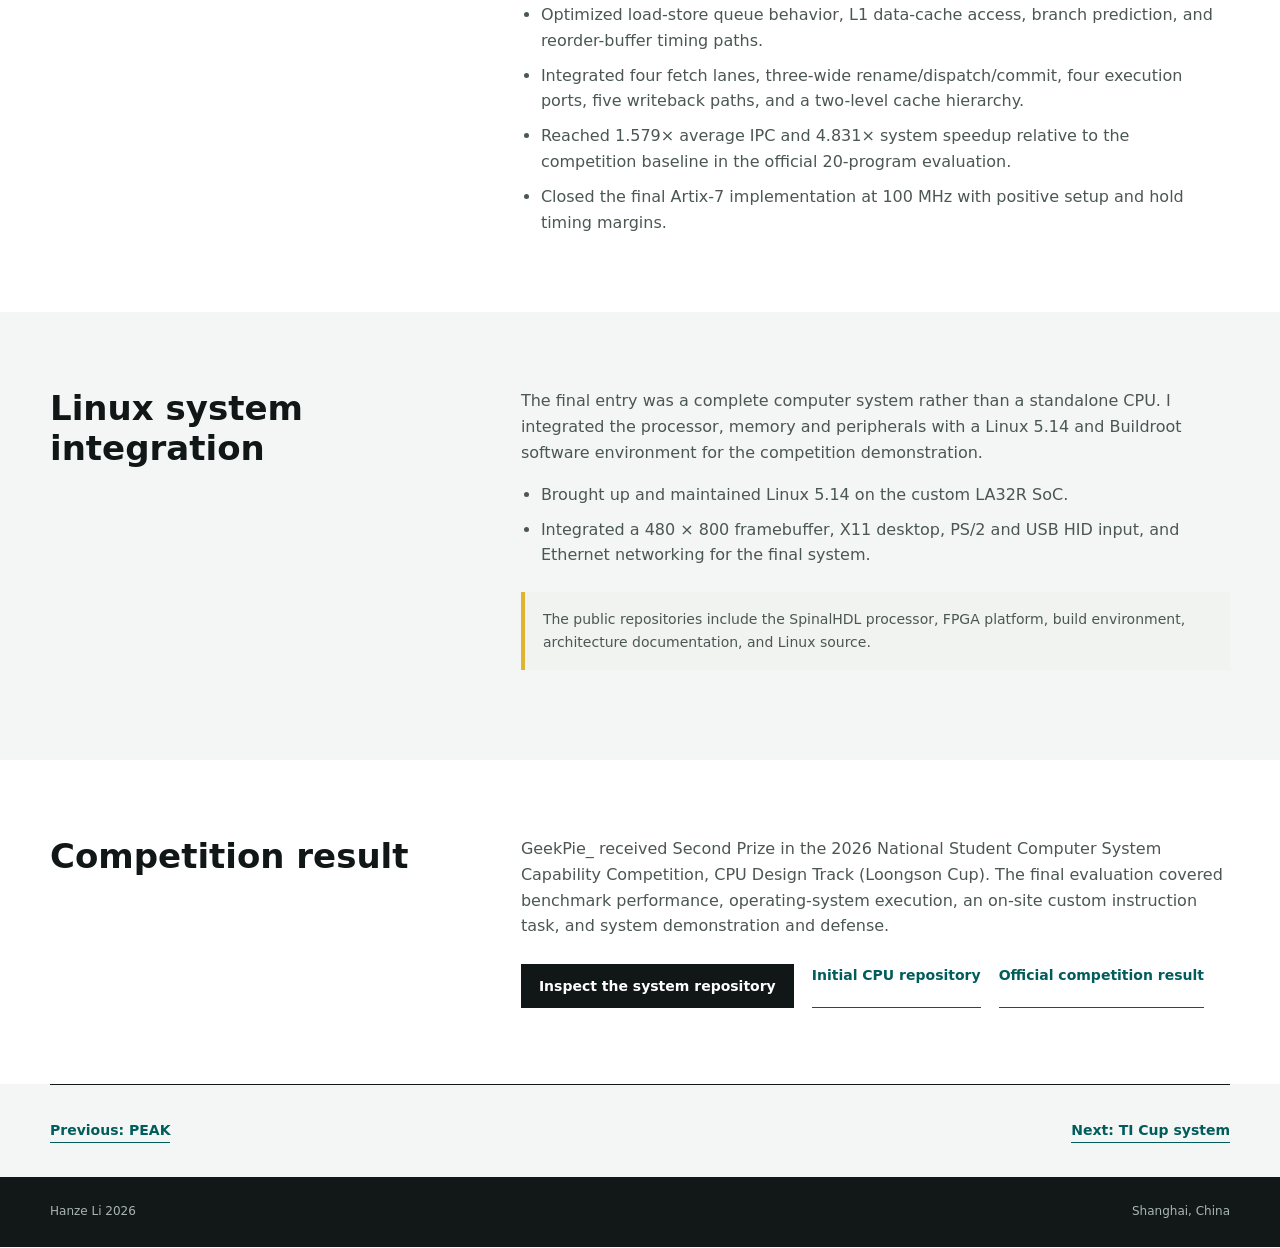
==== commit 95726362: "Refine public portfolio and resume privacy" ====
--- a/projects/miku.html
+++ b/projects/miku.html
@@ -10,12 +10,20 @@
     <meta property="og:description" content="A 100 MHz Artix-7 FPGA SoC running Linux 5.14, awarded national second prize in the 2026 Loongson Cup.">
     <meta property="og:url" content="https://maotechh.github.io/projects/miku.html">
     <meta property="og:image" content="https://maotechh.github.io/assets/images/miku-board.jpg">
+    <meta property="og:image:width" content="1600">
+    <meta property="og:image:height" content="900">
+    <meta property="og:image:alt" content="MIKU SoC running a graphical Linux environment on the Artix-7 competition board">
+    <meta name="twitter:card" content="summary_large_image">
+    <meta name="twitter:title" content="MIKU LA32R Out-of-Order SoC | Hanze Li">
+    <meta name="twitter:description" content="A 100 MHz Artix-7 FPGA SoC running Linux 5.14, awarded national second prize in the 2026 Loongson Cup.">
+    <meta name="twitter:image" content="https://maotechh.github.io/assets/images/miku-board.jpg">
     <title>MIKU LA32R Out-of-Order SoC | Hanze Li</title>
+    <link rel="canonical" href="https://maotechh.github.io/projects/miku.html">
     <link rel="icon" type="image/svg+xml" href="../assets/images/favicon.svg">
     <link rel="icon" type="image/png" sizes="32x32" href="../assets/images/favicon-32.png?v=20260903-2">
     <link rel="apple-touch-icon" href="../assets/images/apple-touch-icon.png?v=20260903-2">
     <script>document.documentElement.classList.add("js");</script>
-    <link rel="stylesheet" href="../styles.css?v=20260903">
+    <link rel="stylesheet" href="../styles.css?v=20260903-2">
     <script src="../script.js?v=20260903" defer></script>
   </head>
   <body class="project-page">
@@ -31,7 +39,7 @@
           <a href="../index.html#work">Selected work</a>
           <a href="../index.html#research">Research</a>
           <a href="../index.html#leadership">Leadership</a>
-          <a class="nav-resume" href="../assets/docs/Hanze-Li-Resume.pdf?v=20260903-3">Resume</a>
+          <a class="nav-resume" href="../assets/docs/Hanze-Li-Resume.pdf?v=20260903-4">Resume</a>
         </nav>
       </div>
     </header>
@@ -53,6 +61,7 @@
           <div class="project-hero-actions">
             <a class="button button-dark" href="https://github.com/TossACoinTAC/NSCSCC2026-MIKU">System repository</a>
             <a class="text-link" href="https://github.com/Maotechh/nscscc-linux-kernel">Linux kernel</a>
+            <a class="text-link" href="https://www.nscscc.com/?p=946">Official result</a>
           </div>
         </div>
         <figure class="project-hero-figure">
@@ -101,9 +110,8 @@
               Buildroot software environment for the competition demonstration.
             </p>
             <ul>
-              <li>Brought up the kernel on the custom LA32R SoC and maintained the project kernel repository.</li>
-              <li>Integrated framebuffer graphics, X11, USB HID input, and networking on the FPGA platform.</li>
-              <li>Integrated a 480 × 800 framebuffer, X11 desktop, PS/2 and USB input, and Ethernet networking for the final system.</li>
+              <li>Brought up and maintained Linux 5.14 on the custom LA32R SoC.</li>
+              <li>Integrated a 480 × 800 framebuffer, X11 desktop, PS/2 and USB HID input, and Ethernet networking for the final system.</li>
             </ul>
             <p class="evidence-note">
               The public repositories include the SpinalHDL processor, FPGA platform,
@@ -126,6 +134,7 @@
             <div class="project-hero-actions">
               <a class="button button-dark" href="https://github.com/TossACoinTAC/NSCSCC2026-MIKU">Inspect the system repository</a>
               <a class="text-link" href="https://github.com/Maotechh/nscscc-cpu">Initial CPU repository</a>
+              <a class="text-link" href="https://www.nscscc.com/?p=946">Official competition result</a>
             </div>
           </div>
         </div>
--- a/styles.css
+++ b/styles.css
@@ -489,10 +489,10 @@
 .metric-grid {
   display: grid;
   grid-column: 2;
-  grid-row: 1 / span 5;
+  grid-row: 1 / span 4;
   grid-template-columns: repeat(3, minmax(0, 1fr));
   gap: 1px;
-  align-self: stretch;
+  align-self: start;
   margin: 0;
   border: 1px solid var(--line);
   background: var(--line);
@@ -502,7 +502,7 @@
   display: flex;
   min-height: 120px;
   flex-direction: column;
-  justify-content: flex-end;
+  justify-content: center;
   padding: 16px;
   background: var(--surface);
 }
@@ -769,6 +769,25 @@
 
 .research-copy .text-link {
   margin-top: 13px;
+}
+
+.publication-entry .publication-authors {
+  color: var(--ink);
+  font-size: 15px;
+}
+
+.publication-entry .publication-venue {
+  margin-top: 7px;
+  font-size: 14px;
+}
+
+.publication-entry > p:nth-of-type(3) {
+  margin-top: 17px;
+}
+
+.publication-entry .publication-links {
+  margin-top: 15px;
+  padding-top: 0;
 }
 
 .capability-grid {
@@ -1043,8 +1062,11 @@
 
 .project-hero-figure img {
   width: 100%;
-  max-height: 650px;
-  object-fit: cover;
+  height: auto;
+}
+
+.project-hero-figure picture {
+  width: 100%;
 }
 
 .project-facts {
@@ -1400,14 +1422,6 @@
     padding: 22px;
   }
 
-  .project-card .project-image {
-    aspect-ratio: 2.15 / 1;
-  }
-
-  .project-card-body > p:not(.result-label, .ownership) {
-    display: none;
-  }
-
   #work .tag-list,
   .hardware-copy .tag-list {
     display: none;
@@ -1510,6 +1524,11 @@
 
   .project-hero-figure {
     margin-top: 34px;
+  }
+
+  .project-hero-figure img {
+    max-height: none;
+    object-fit: contain;
   }
 
   .project-facts {
@@ -1565,6 +1584,31 @@
     font-size: 24px;
   }
 
+  .metric-grid,
+  .capability-grid {
+    grid-template-columns: 1fr;
+  }
+
+  .metric-grid div {
+    min-height: 74px;
+    padding: 12px;
+  }
+
+  .metric-grid dd,
+  .capability-grid span {
+    font-size: 11px;
+  }
+
+  .capability-grid article {
+    padding: 18px;
+  }
+
+  .project-card-body,
+  .recognition article,
+  .project-facts div {
+    overflow-wrap: anywhere;
+  }
+
   .leadership-metrics dt {
     font-size: 21px;
   }
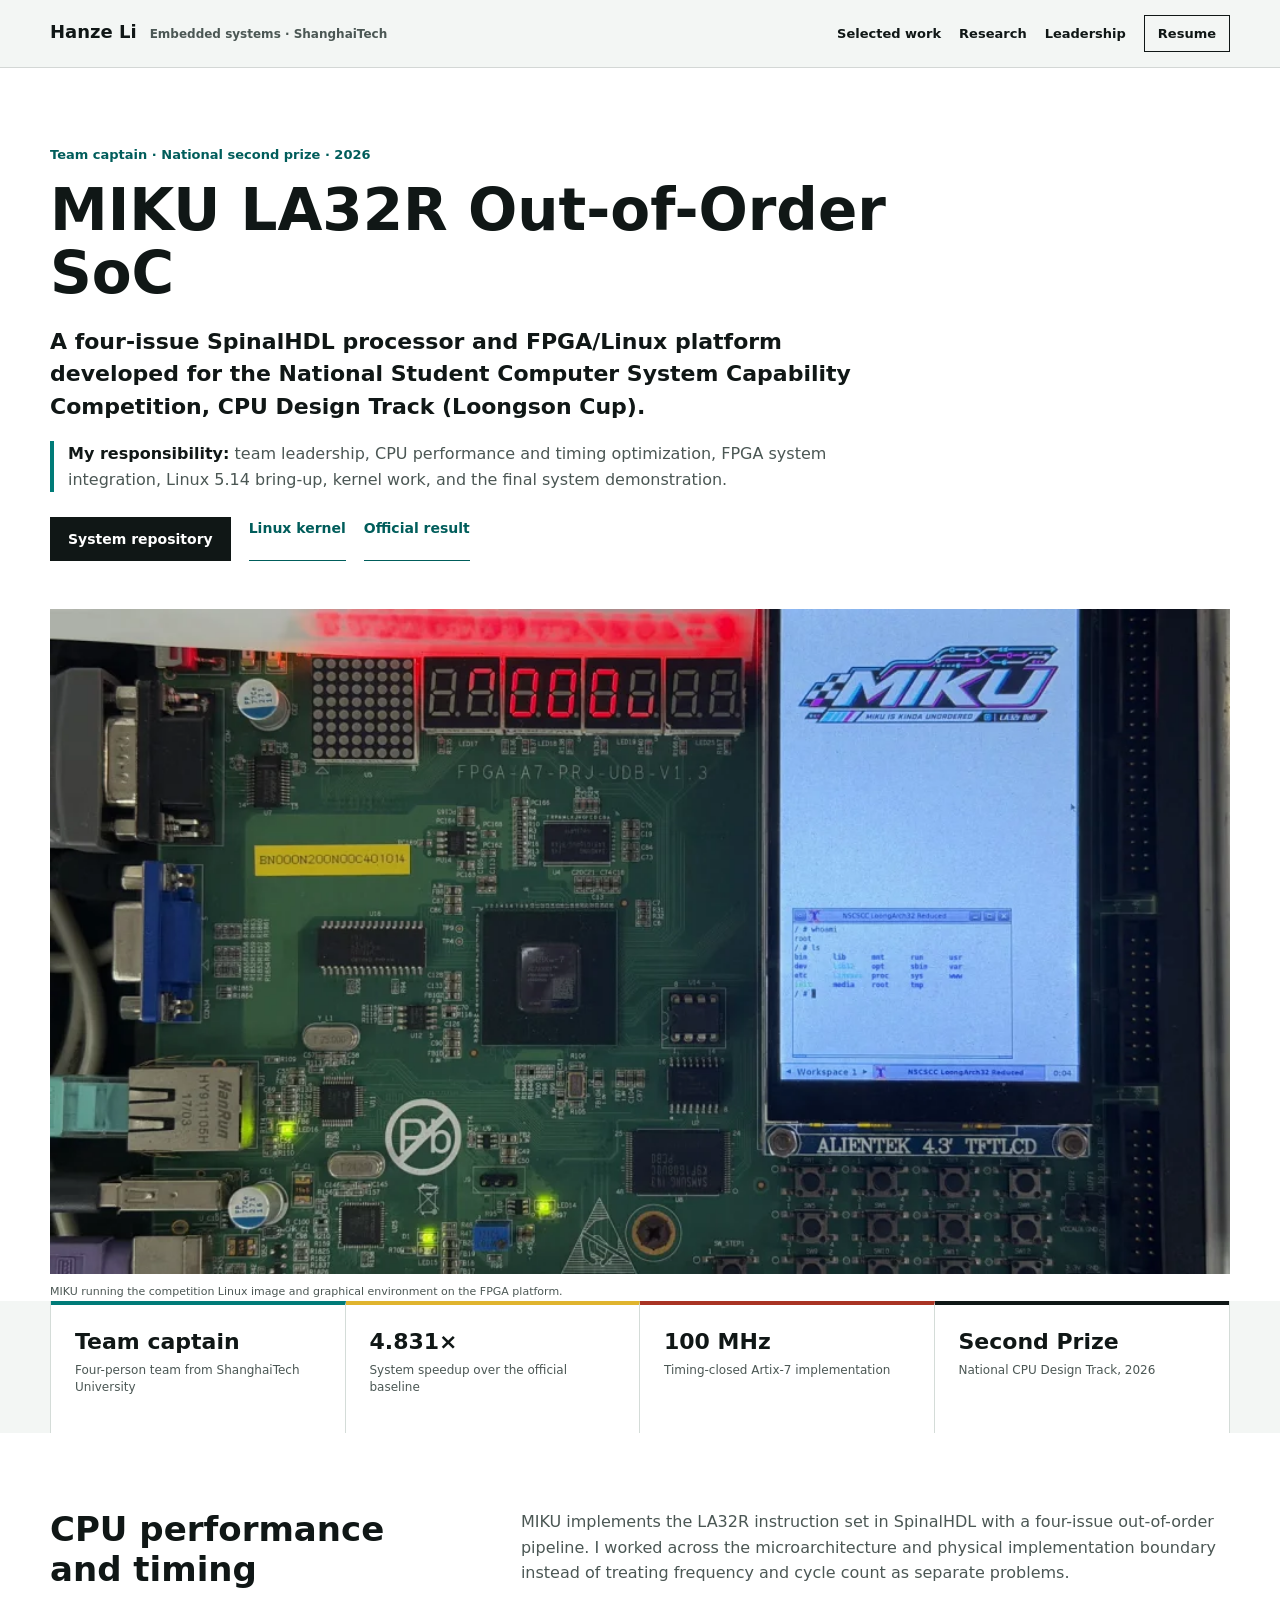
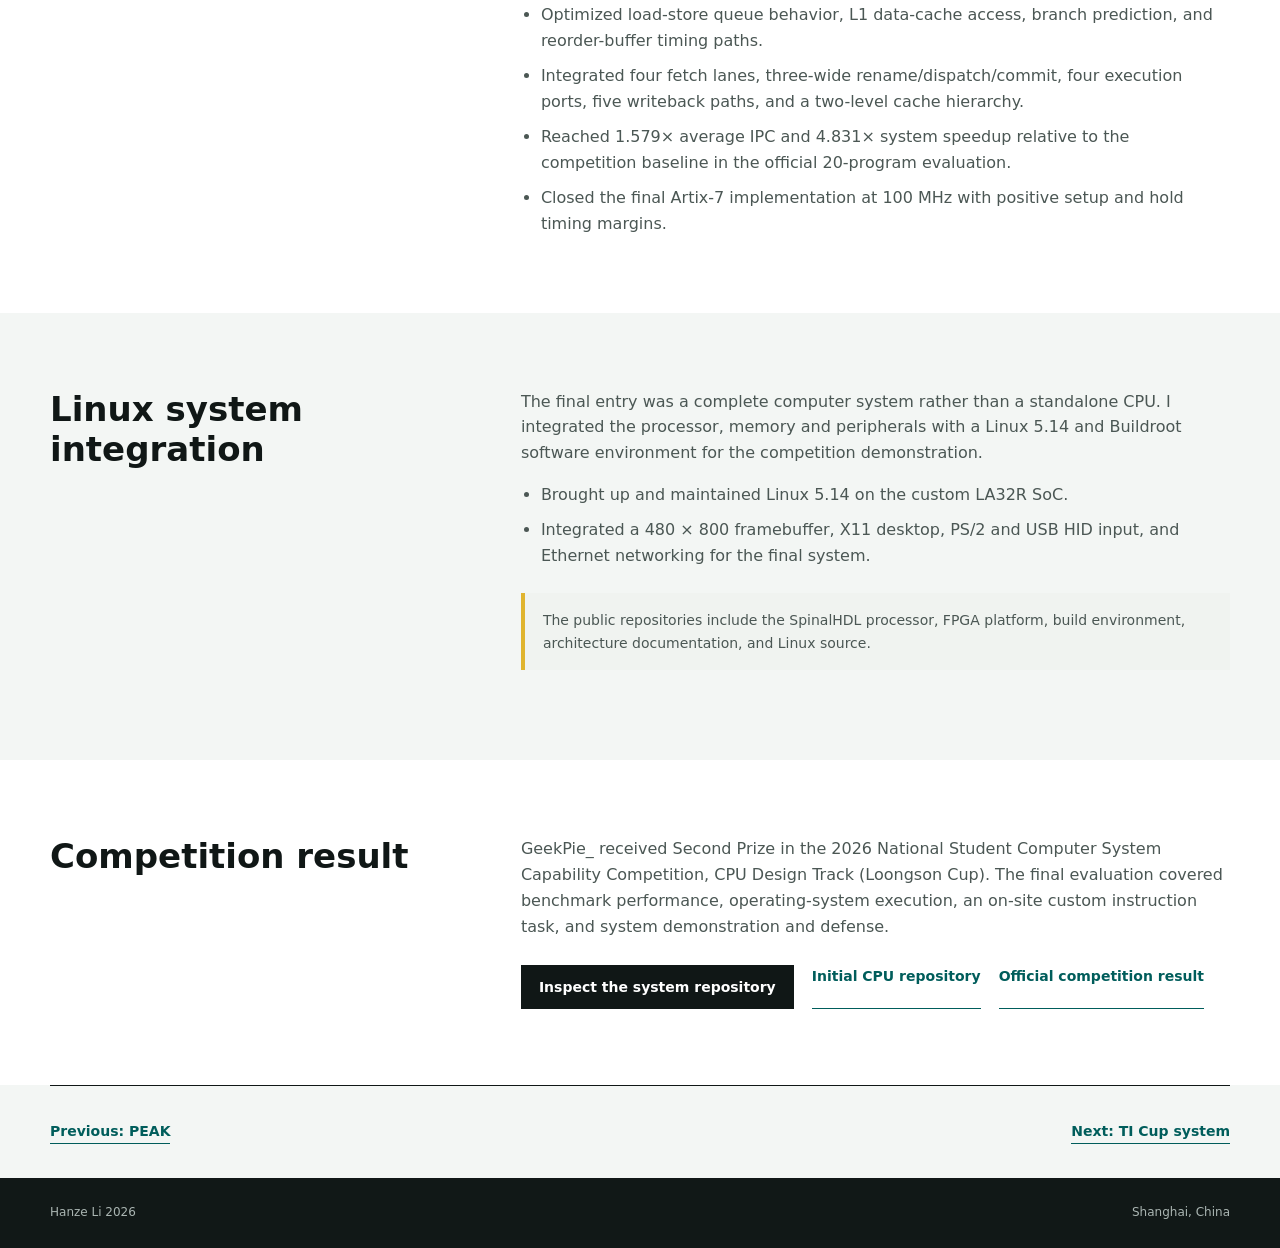
==== commit 9898b635: "Obfuscate public email link" ====
--- a/projects/miku.html
+++ b/projects/miku.html
@@ -24,7 +24,7 @@
     <link rel="apple-touch-icon" href="../assets/images/apple-touch-icon.png?v=20260903-2">
     <script>document.documentElement.classList.add("js");</script>
     <link rel="stylesheet" href="../styles.css?v=20260903-2">
-    <script src="../script.js?v=20260903" defer></script>
+    <script src="../script.js?v=20260904" defer></script>
   </head>
   <body class="project-page">
     <a class="skip-link" href="#main-content">Skip to content</a>
@@ -39,7 +39,7 @@
           <a href="../index.html#work">Selected work</a>
           <a href="../index.html#research">Research</a>
           <a href="../index.html#leadership">Leadership</a>
-          <a class="nav-resume" href="../assets/docs/Hanze-Li-Resume.pdf?v=20260903-4">Resume</a>
+          <a class="nav-resume" href="../assets/docs/Hanze-Li-Resume.pdf?v=20260904-1">Resume</a>
         </nav>
       </div>
     </header>
--- a/styles.css
+++ b/styles.css
@@ -548,8 +548,7 @@
   margin-top: 24px;
 }
 
-.project-note,
-.research-note {
+.project-note {
   color: var(--ink-soft);
   font-size: 12px;
 }
@@ -748,8 +747,7 @@
 }
 
 .research-copy .research-result,
-.research-copy .collaboration-line,
-.research-copy .research-note {
+.research-copy .collaboration-line {
   margin-top: 13px;
 }
 
